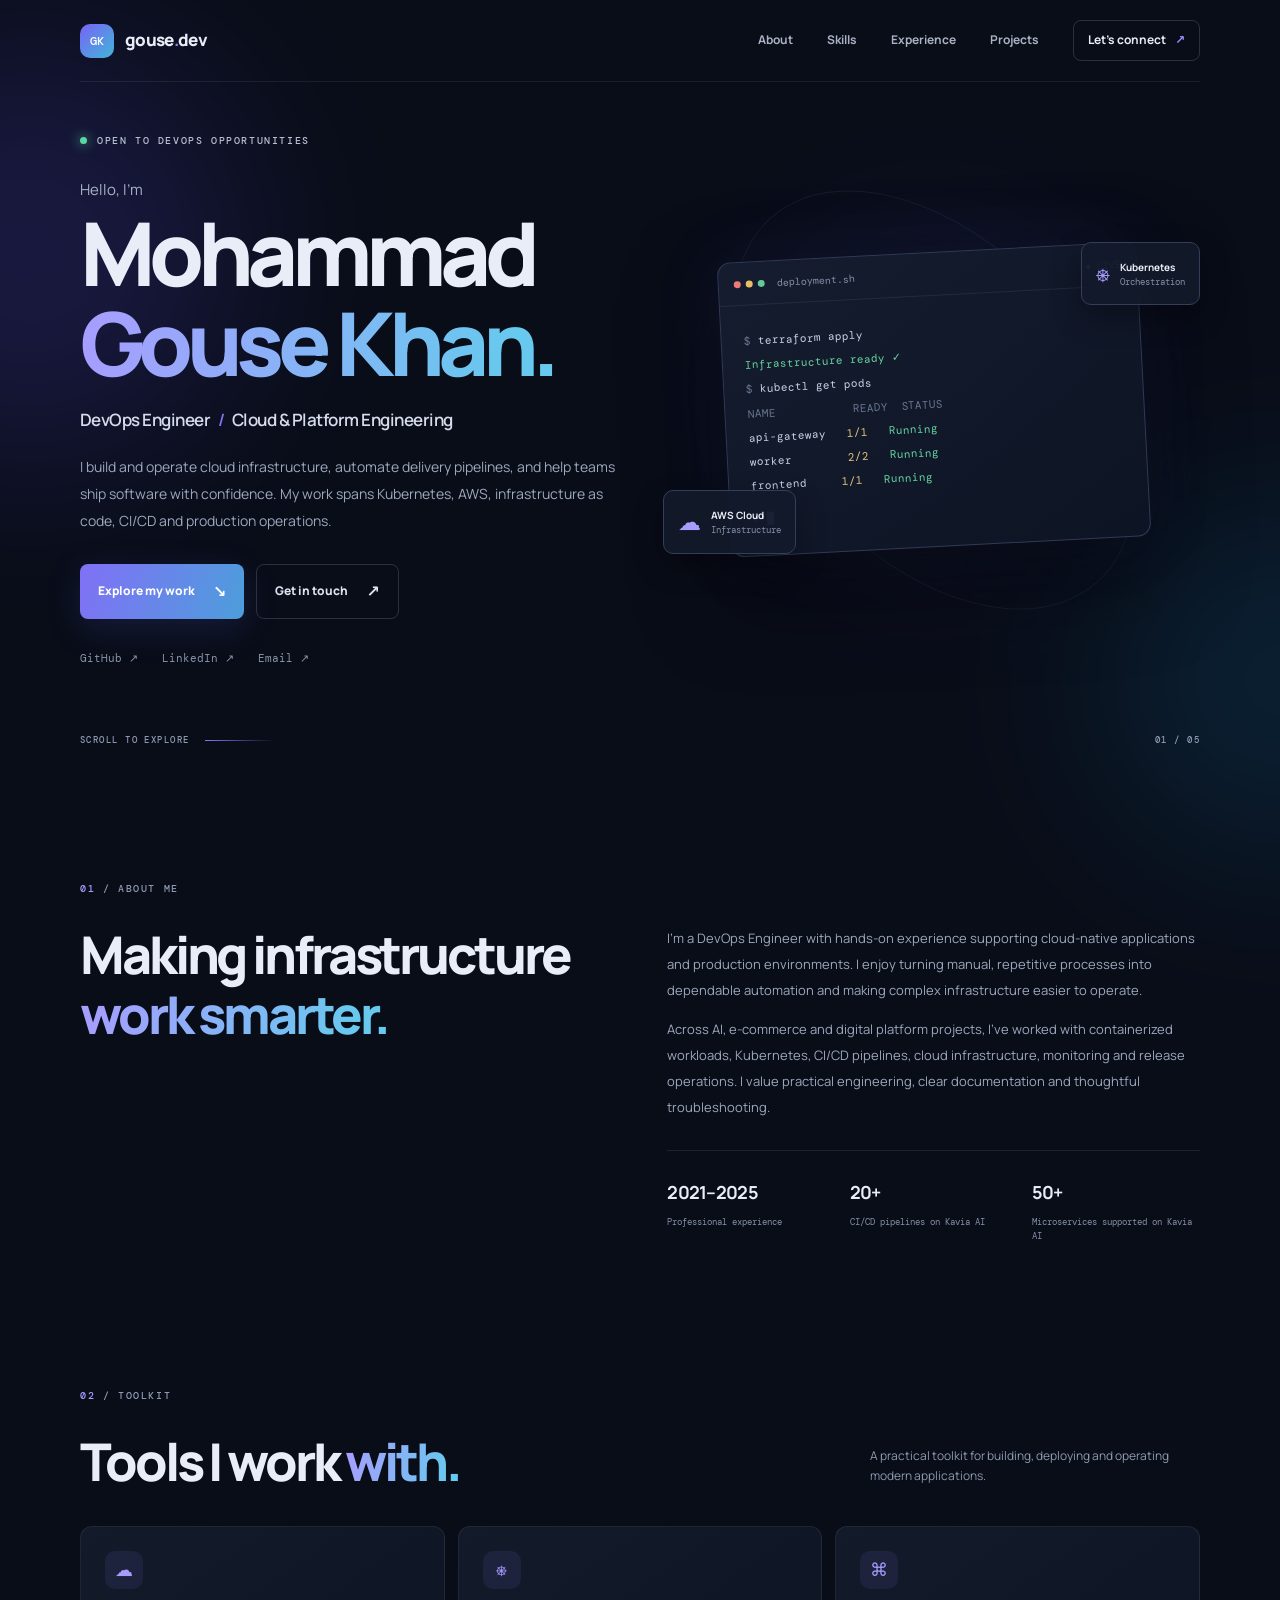
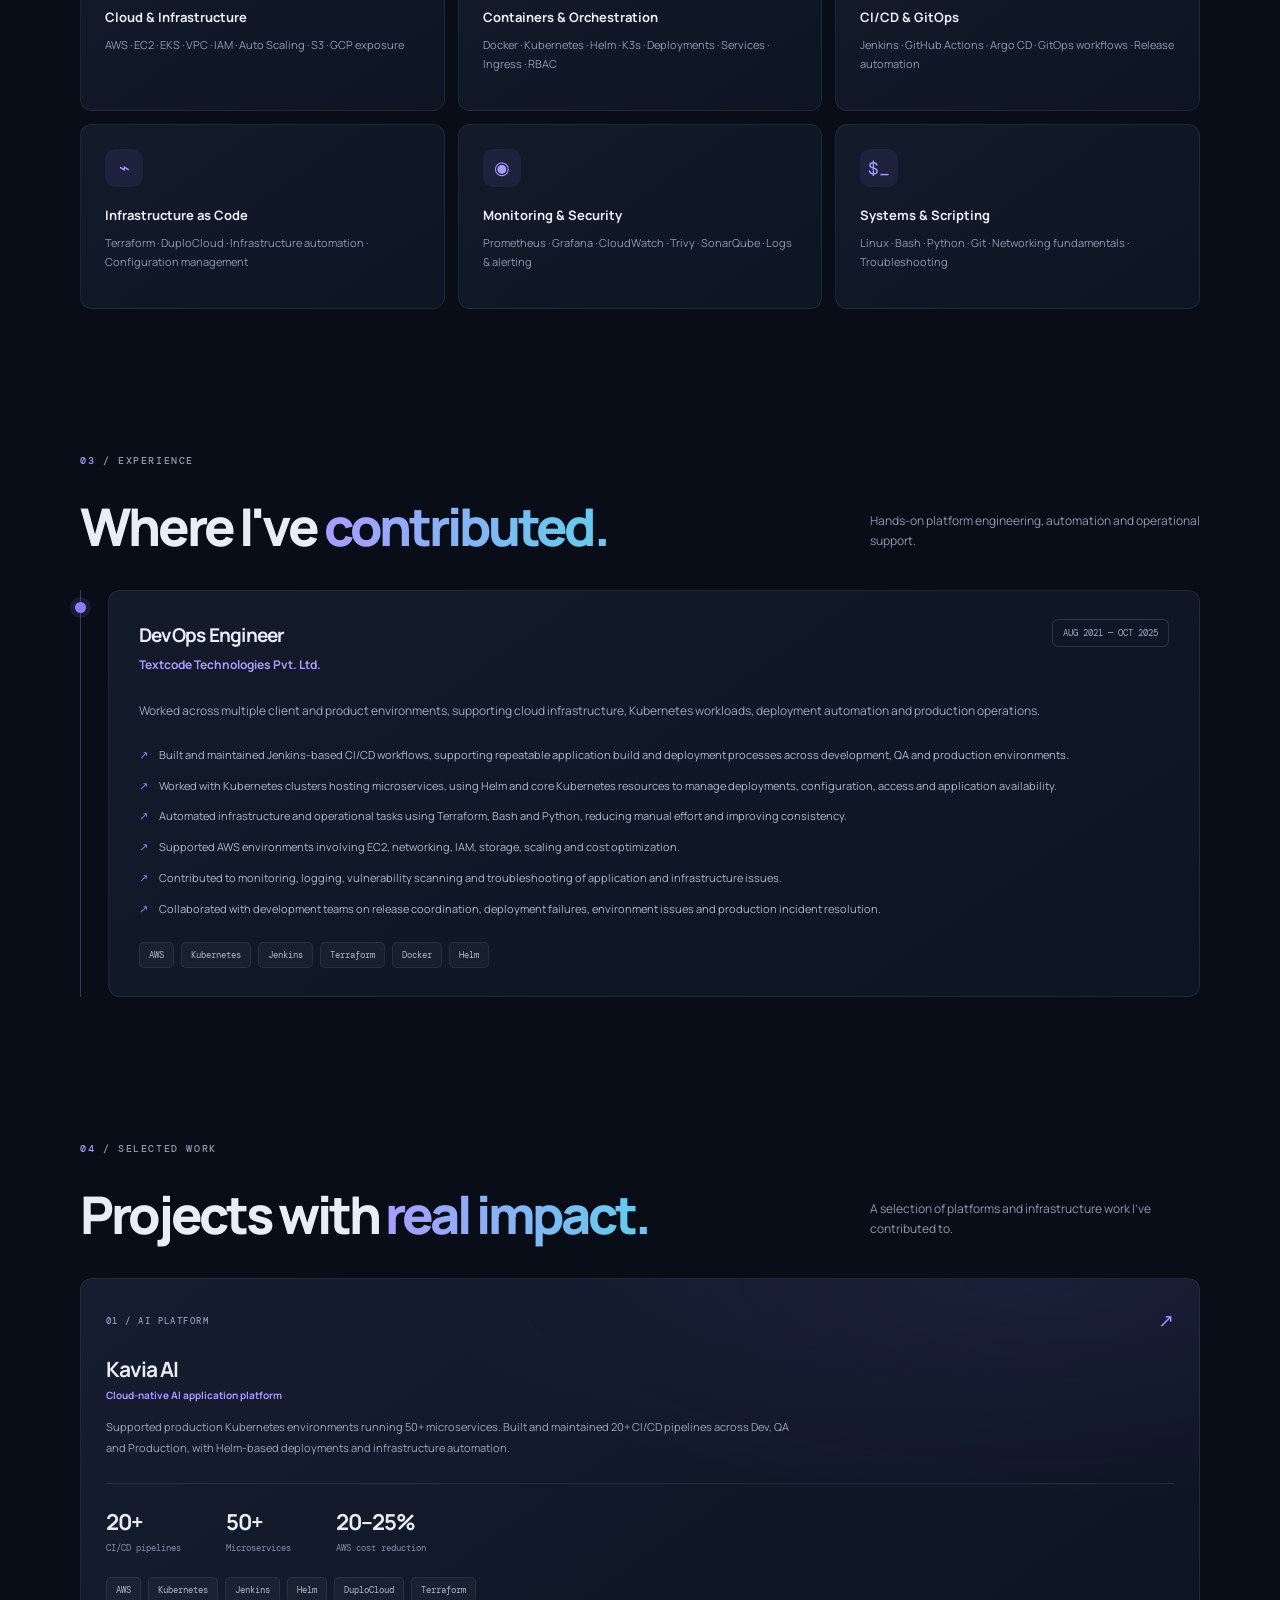
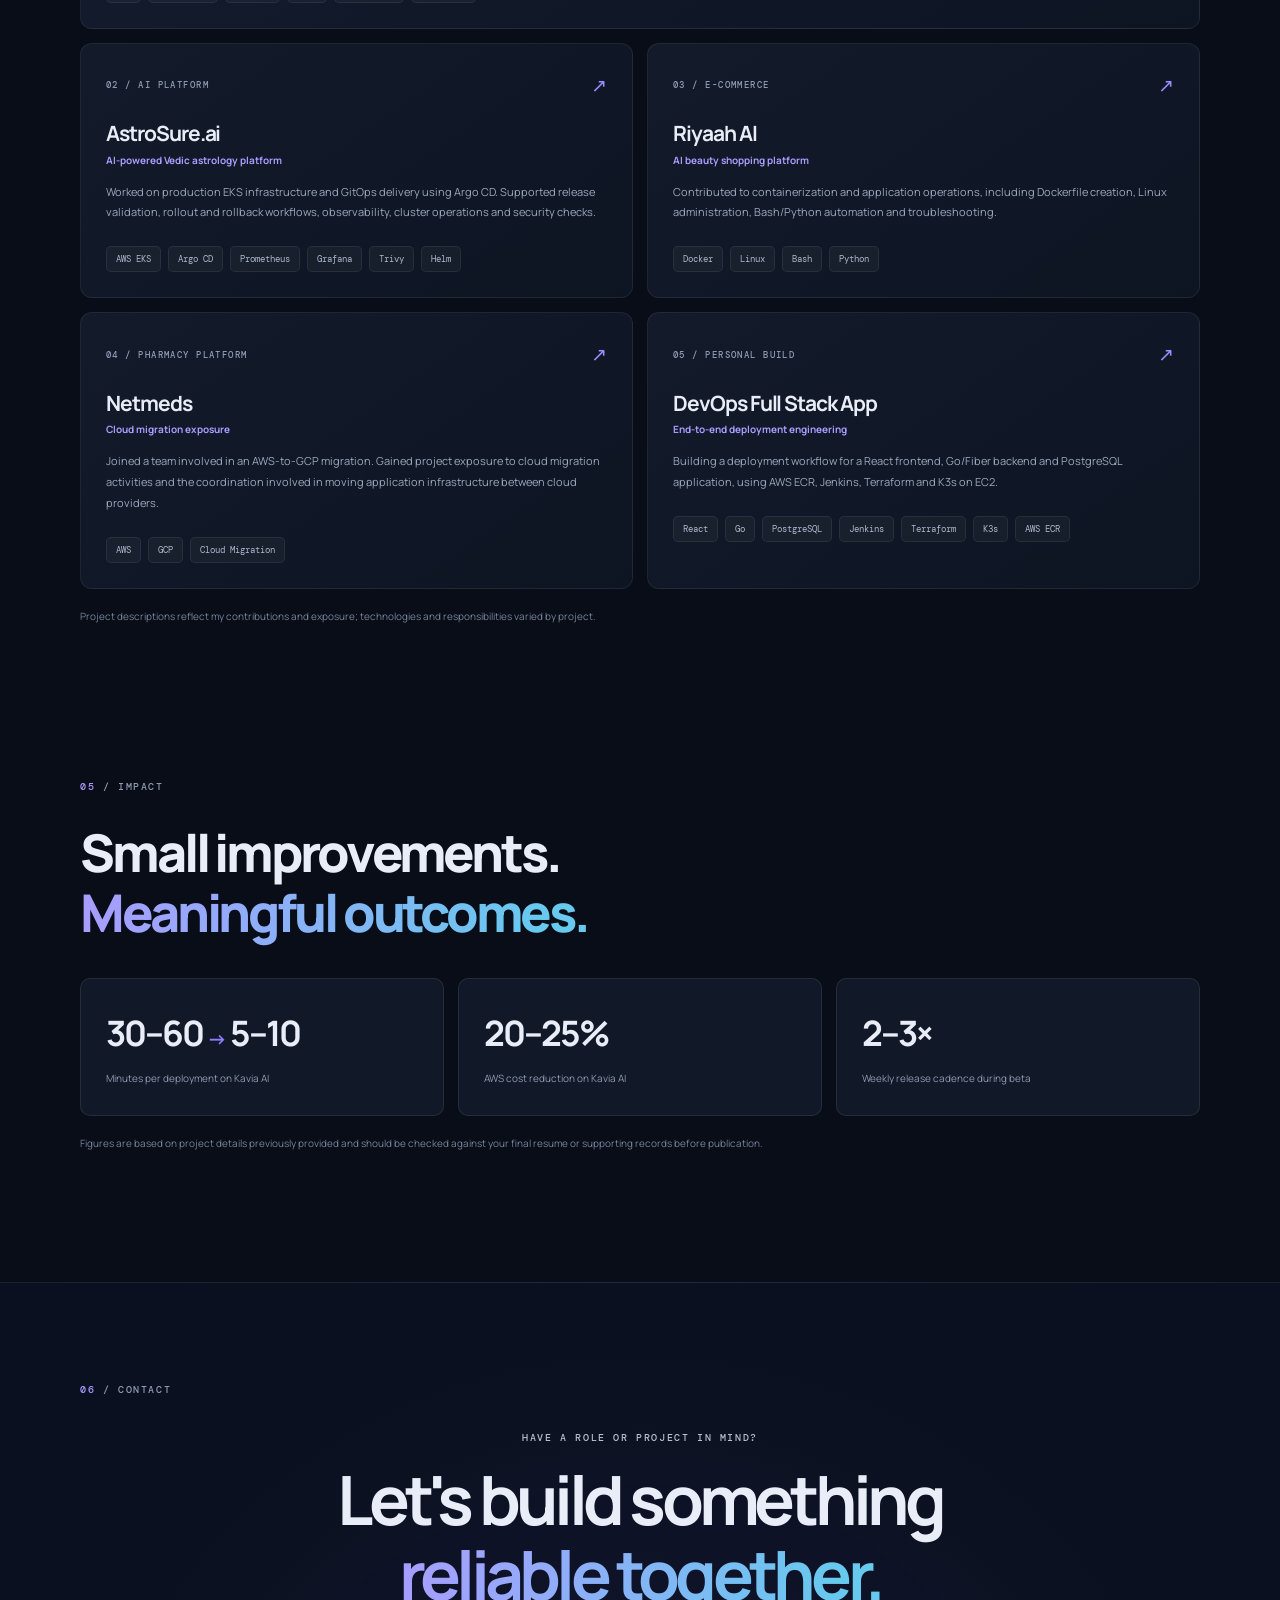
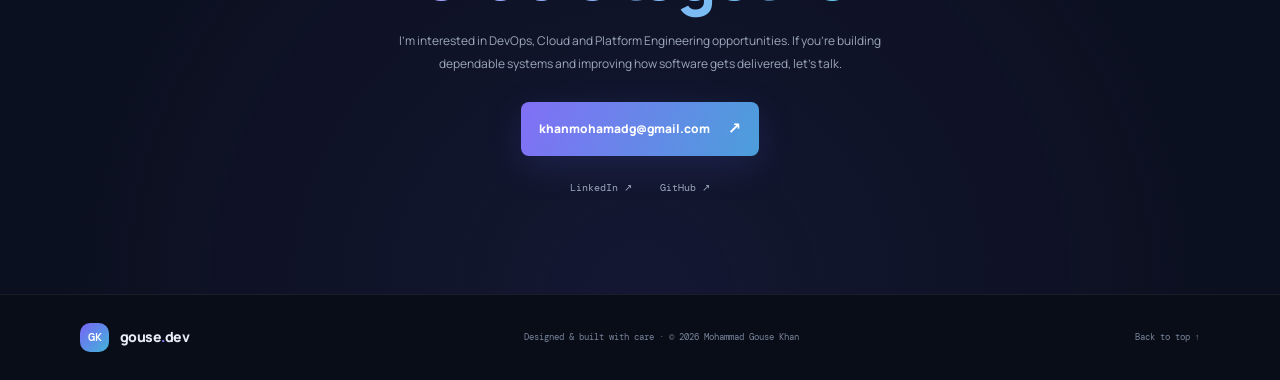
==== index.html @ db0114f3 "Add files via upload" ====
<!doctype html>
<html lang="en">
<head>
  <meta charset="utf-8">
  <meta name="viewport" content="width=device-width, initial-scale=1">
  <meta name="theme-color" content="#090d18">
  <meta name="description" content="Mohammad Gouse Khan — DevOps Engineer focused on cloud infrastructure, Kubernetes, CI/CD automation and reliable production systems.">
  <title>Mohammad Gouse Khan | DevOps Engineer</title>
  <link rel="preconnect" href="https://fonts.googleapis.com">
  <link rel="preconnect" href="https://fonts.gstatic.com" crossorigin>
  <link href="https://fonts.googleapis.com/css2?family=DM+Mono:wght@400;500&family=Manrope:wght@400;500;600;700;800&display=swap" rel="stylesheet">
  <link rel="stylesheet" href="styles.css">
</head>
<body>
  <div class="ambient ambient-one"></div><div class="ambient ambient-two"></div>
  <header class="site-header">
    <a class="brand" href="#home" aria-label="Go to home"><span class="brand-mark">GK</span><span>gouse<span class="accent">.</span>dev</span></a>
    <button class="menu-toggle" id="menuToggle" aria-label="Open navigation" aria-expanded="false">☰</button>
    <nav id="nav">
      <a href="#about">About</a><a href="#skills">Skills</a><a href="#experience">Experience</a><a href="#projects">Projects</a><a href="#contact" class="nav-cta">Let's connect <span>↗</span></a>
    </nav>
  </header>

  <main>
    <section class="hero section-wrap" id="home">
      <div class="hero-copy">
        <div class="eyebrow"><span class="status-dot"></span> OPEN TO DEVOPS OPPORTUNITIES</div>
        <p class="hero-kicker">Hello, I'm</p>
        <h1>Mohammad<br><span class="gradient-text">Gouse Khan.</span></h1>
        <h2 class="hero-role">DevOps Engineer <span class="slash">/</span> Cloud &amp; Platform Engineering</h2>
        <p class="hero-description">I build and operate cloud infrastructure, automate delivery pipelines, and help teams ship software with confidence. My work spans Kubernetes, AWS, infrastructure as code, CI/CD and production operations.</p>
        <div class="hero-actions">
          <a class="button button-primary" href="#projects">Explore my work <span>↘</span></a>
          <a class="button button-secondary" href="mailto:khanmohamadg@gmail.com">Get in touch <span>↗</span></a>
        </div>
        <div class="social-links">
          <a href="https://github.com/MohamadGouse547" target="_blank" rel="noreferrer">GitHub ↗</a>
          <a href="https://www.linkedin.com/in/mohamad-gouse-khan-048b9a275" target="_blank" rel="noreferrer">LinkedIn ↗</a>
          <a href="mailto:khanmohamadg@gmail.com">Email ↗</a>
        </div>
      </div>
      <div class="hero-visual" aria-label="Illustration of a cloud infrastructure deployment workflow">
        <div class="orbit orbit-a"></div><div class="orbit orbit-b"></div>
        <div class="terminal-card">
          <div class="terminal-top"><div class="window-dots"><i></i><i></i><i></i></div><span>deployment.sh</span><span class="terminal-live">● LIVE</span></div>
          <div class="terminal-body">
            <p><span class="muted">$</span> terraform apply</p><p class="success">Infrastructure ready ✓</p>
            <p><span class="muted">$</span> kubectl get pods</p>
            <p class="code-dim">NAME&nbsp;&nbsp;&nbsp;&nbsp;&nbsp;&nbsp;&nbsp;&nbsp;&nbsp;&nbsp; READY&nbsp; STATUS</p>
            <p>api-gateway&nbsp;&nbsp; <b>1/1</b>&nbsp;&nbsp; <span class="success">Running</span></p>
            <p>worker&nbsp;&nbsp;&nbsp;&nbsp;&nbsp;&nbsp;&nbsp; <b>2/2</b>&nbsp;&nbsp; <span class="success">Running</span></p>
            <p>frontend&nbsp;&nbsp;&nbsp;&nbsp; <b>1/1</b>&nbsp;&nbsp; <span class="success">Running</span></p>
            <p class="prompt-line"><span class="muted">$</span> <span class="cursor"></span></p>
          </div>
        </div>
        <div class="float-chip chip-k8s"><span class="chip-icon">⎈</span><span><b>Kubernetes</b><small>Orchestration</small></span></div>
        <div class="float-chip chip-cloud"><span class="chip-icon">☁</span><span><b>AWS Cloud</b><small>Infrastructure</small></span></div>
        <div class="hero-glow"></div>
      </div>
      <div class="hero-bottom"><span>SCROLL TO EXPLORE</span><span class="scroll-line"></span><span>01 / 05</span></div>
    </section>

    <section class="section-wrap intro-section" id="about">
      <div class="section-label"><span>01</span> / ABOUT ME</div>
      <div class="intro-grid">
        <div><h2 class="section-title">Making infrastructure<br><span class="gradient-text">work smarter.</span></h2></div>
        <div class="intro-text">
          <p>I'm a DevOps Engineer with hands-on experience supporting cloud-native applications and production environments. I enjoy turning manual, repetitive processes into dependable automation and making complex infrastructure easier to operate.</p>
          <p>Across AI, e-commerce and digital platform projects, I've worked with containerized workloads, Kubernetes, CI/CD pipelines, cloud infrastructure, monitoring and release operations. I value practical engineering, clear documentation and thoughtful troubleshooting.</p>
          <div class="fact-row"><div><strong>2021–2025</strong><span>Professional experience</span></div><div><strong>20+</strong><span>CI/CD pipelines on Kavia AI</span></div><div><strong>50+</strong><span>Microservices supported on Kavia AI</span></div></div>
        </div>
      </div>
    </section>

    <section class="section-wrap skills-section" id="skills">
      <div class="section-label"><span>02</span> / TOOLKIT</div>
      <div class="section-heading"><h2 class="section-title">Tools I work <span class="gradient-text">with.</span></h2><p>A practical toolkit for building, deploying and operating modern applications.</p></div>
      <div class="skills-grid">
        <article class="skill-card"><div class="skill-symbol">☁</div><h3>Cloud &amp; Infrastructure</h3><p>AWS · EC2 · EKS · VPC · IAM · Auto Scaling · S3 · GCP exposure</p></article>
        <article class="skill-card"><div class="skill-symbol">⎈</div><h3>Containers &amp; Orchestration</h3><p>Docker · Kubernetes · Helm · K3s · Deployments · Services · Ingress · RBAC</p></article>
        <article class="skill-card"><div class="skill-symbol">⌘</div><h3>CI/CD &amp; GitOps</h3><p>Jenkins · GitHub Actions · Argo CD · GitOps workflows · Release automation</p></article>
        <article class="skill-card"><div class="skill-symbol">⌁</div><h3>Infrastructure as Code</h3><p>Terraform · DuploCloud · Infrastructure automation · Configuration management</p></article>
        <article class="skill-card"><div class="skill-symbol">◉</div><h3>Monitoring &amp; Security</h3><p>Prometheus · Grafana · CloudWatch · Trivy · SonarQube · Logs &amp; alerting</p></article>
        <article class="skill-card"><div class="skill-symbol">$_</div><h3>Systems &amp; Scripting</h3><p>Linux · Bash · Python · Git · Networking fundamentals · Troubleshooting</p></article>
      </div>
    </section>

    <section class="section-wrap experience-section" id="experience">
      <div class="section-label"><span>03</span> / EXPERIENCE</div>
      <div class="section-heading"><h2 class="section-title">Where I've <span class="gradient-text">contributed.</span></h2><p>Hands-on platform engineering, automation and operational support.</p></div>
      <div class="timeline">
        <div class="timeline-marker"><span></span></div>
        <article class="experience-card">
          <div class="experience-top"><div><h3>DevOps Engineer</h3><p class="company">Textcode Technologies Pvt. Ltd.</p></div><span class="date-pill">AUG 2021 — OCT 2025</span></div>
          <p class="experience-summary">Worked across multiple client and product environments, supporting cloud infrastructure, Kubernetes workloads, deployment automation and production operations.</p>
          <ul class="check-list">
            <li>Built and maintained Jenkins-based CI/CD workflows, supporting repeatable application build and deployment processes across development, QA and production environments.</li>
            <li>Worked with Kubernetes clusters hosting microservices, using Helm and core Kubernetes resources to manage deployments, configuration, access and application availability.</li>
            <li>Automated infrastructure and operational tasks using Terraform, Bash and Python, reducing manual effort and improving consistency.</li>
            <li>Supported AWS environments involving EC2, networking, IAM, storage, scaling and cost optimization.</li>
            <li>Contributed to monitoring, logging, vulnerability scanning and troubleshooting of application and infrastructure issues.</li>
            <li>Collaborated with development teams on release coordination, deployment failures, environment issues and production incident resolution.</li>
          </ul>
          <div class="tag-row"><span>AWS</span><span>Kubernetes</span><span>Jenkins</span><span>Terraform</span><span>Docker</span><span>Helm</span></div>
        </article>
      </div>
    </section>

    <section class="section-wrap projects-section" id="projects">
      <div class="section-label"><span>04</span> / SELECTED WORK</div>
      <div class="section-heading"><h2 class="section-title">Projects with <span class="gradient-text">real impact.</span></h2><p>A selection of platforms and infrastructure work I've contributed to.</p></div>
      <div class="projects-grid">
        <article class="project-card project-featured">
          <div class="project-top"><span class="project-number">01 / AI PLATFORM</span><span class="project-arrow">↗</span></div>
          <h3>Kavia AI</h3><p class="project-subtitle">Cloud-native AI application platform</p>
          <p>Supported production Kubernetes environments running 50+ microservices. Built and maintained 20+ CI/CD pipelines across Dev, QA and Production, with Helm-based deployments and infrastructure automation.</p>
          <div class="metric-strip"><div><strong>20+</strong><span>CI/CD pipelines</span></div><div><strong>50+</strong><span>Microservices</span></div><div><strong>20–25%</strong><span>AWS cost reduction</span></div></div>
          <div class="tag-row"><span>AWS</span><span>Kubernetes</span><span>Jenkins</span><span>Helm</span><span>DuploCloud</span><span>Terraform</span></div>
        </article>
        <article class="project-card">
          <div class="project-top"><span class="project-number">02 / AI PLATFORM</span><span class="project-arrow">↗</span></div>
          <h3>AstroSure.ai</h3><p class="project-subtitle">AI-powered Vedic astrology platform</p>
          <p>Worked on production EKS infrastructure and GitOps delivery using Argo CD. Supported release validation, rollout and rollback workflows, observability, cluster operations and security checks.</p>
          <div class="tag-row"><span>AWS EKS</span><span>Argo CD</span><span>Prometheus</span><span>Grafana</span><span>Trivy</span><span>Helm</span></div>
        </article>
        <article class="project-card">
          <div class="project-top"><span class="project-number">03 / E-COMMERCE</span><span class="project-arrow">↗</span></div>
          <h3>Riyaah AI</h3><p class="project-subtitle">AI beauty shopping platform</p>
          <p>Contributed to containerization and application operations, including Dockerfile creation, Linux administration, Bash/Python automation and troubleshooting.</p>
          <div class="tag-row"><span>Docker</span><span>Linux</span><span>Bash</span><span>Python</span></div>
        </article>
        <article class="project-card">
          <div class="project-top"><span class="project-number">04 / PHARMACY PLATFORM</span><span class="project-arrow">↗</span></div>
          <h3>Netmeds</h3><p class="project-subtitle">Cloud migration exposure</p>
          <p>Joined a team involved in an AWS-to-GCP migration. Gained project exposure to cloud migration activities and the coordination involved in moving application infrastructure between cloud providers.</p>
          <div class="tag-row"><span>AWS</span><span>GCP</span><span>Cloud Migration</span></div>
        </article>
        <article class="project-card project-lab">
          <div class="project-top"><span class="project-number">05 / PERSONAL BUILD</span><span class="project-arrow">↗</span></div>
          <h3>DevOps Full Stack App</h3><p class="project-subtitle">End-to-end deployment engineering</p>
          <p>Building a deployment workflow for a React frontend, Go/Fiber backend and PostgreSQL application, using AWS ECR, Jenkins, Terraform and K3s on EC2.</p>
          <div class="tag-row"><span>React</span><span>Go</span><span>PostgreSQL</span><span>Jenkins</span><span>Terraform</span><span>K3s</span><span>AWS ECR</span></div>
        </article>
      </div>
      <p class="project-note">Project descriptions reflect my contributions and exposure; technologies and responsibilities varied by project.</p>
    </section>

    <section class="section-wrap impact-section">
      <div class="section-label"><span>05</span> / IMPACT</div>
      <h2 class="section-title">Small improvements.<br><span class="gradient-text">Meaningful outcomes.</span></h2>
      <div class="impact-grid">
        <div class="impact-card"><strong>30–60 <i>→</i> 5–10</strong><span>Minutes per deployment on Kavia AI</span></div>
        <div class="impact-card"><strong>20–25%</strong><span>AWS cost reduction on Kavia AI</span></div>
        <div class="impact-card"><strong>2–3×</strong><span>Weekly release cadence during beta</span></div>
      </div>
      <p class="fine-print">Figures are based on project details previously provided and should be checked against your final resume or supporting records before publication.</p>
    </section>

    <section class="contact-section" id="contact">
      <div class="section-wrap contact-inner">
        <div class="section-label"><span>06</span> / CONTACT</div>
        <p class="eyebrow">HAVE A ROLE OR PROJECT IN MIND?</p>
        <h2>Let's build something<br><span class="gradient-text">reliable together.</span></h2>
        <p class="contact-copy">I'm interested in DevOps, Cloud and Platform Engineering opportunities. If you're building dependable systems and improving how software gets delivered, let's talk.</p>
        <a class="button button-primary contact-button" href="mailto:khanmohamadg@gmail.com">khanmohamadg@gmail.com <span>↗</span></a>
        <div class="contact-socials"><a href="https://www.linkedin.com/in/mohamad-gouse-khan-048b9a275" target="_blank" rel="noreferrer">LinkedIn ↗</a><a href="https://github.com/MohamadGouse547" target="_blank" rel="noreferrer">GitHub ↗</a></div>
      </div>
    </section>
  </main>
  <footer><div class="section-wrap footer-inner"><a class="brand" href="#home"><span class="brand-mark">GK</span><span>gouse<span class="accent">.</span>dev</span></a><span>Designed &amp; built with care · © <span id="year"></span> Mohammad Gouse Khan</span><a href="#home">Back to top ↑</a></div></footer>
  <script src="script.js"></script>
</body>
</html>
---- styles.css ----
*{box-sizing:border-box}html{scroll-behavior:smooth;scroll-padding-top:90px}body{margin:0;background:#090d18;color:#e9edf7;font-family:Manrope,system-ui,sans-serif;line-height:1.7;overflow-x:hidden}a{color:inherit;text-decoration:none}.section-wrap{width:min(1120px,calc(100% - 48px));margin-inline:auto}.accent{color:#8b7bff}.gradient-text{background:linear-gradient(100deg,#a99cff 0%,#67c9ee 90%);-webkit-background-clip:text;background-clip:text;color:transparent}.ambient{position:absolute;z-index:-1;pointer-events:none;filter:blur(90px);opacity:.17;border-radius:50%}.ambient-one{width:420px;height:420px;background:#6754ff;top:40px;left:-180px}.ambient-two{width:360px;height:360px;background:#167eb6;top:500px;right:-180px}.site-header{height:82px;width:min(1120px,calc(100% - 48px));margin:auto;display:flex;align-items:center;justify-content:space-between;border-bottom:1px solid #ffffff12;position:relative;z-index:5}.brand{display:flex;align-items:center;gap:11px;font-weight:800;letter-spacing:-.04em;font-size:17px}.brand-mark{width:34px;height:34px;border-radius:10px;background:linear-gradient(135deg,#7764f7,#42b5d8);display:grid;place-items:center;color:white;font:500 12px "DM Mono",monospace;letter-spacing:0}.site-header nav{display:flex;align-items:center;gap:34px;color:#aab2c5;font-size:12px;font-weight:700}.site-header nav a:hover,.social-links a:hover,.contact-socials a:hover{color:#a99cff}.nav-cta{color:#e9edf7!important;border:1px solid #ffffff25;padding:9px 14px;border-radius:8px}.nav-cta span{color:#9b8cff;margin-left:7px}.menu-toggle{display:none;background:none;color:white;border:0;font-size:24px}.hero{min-height:690px;display:grid;grid-template-columns:1.05fr .95fr;align-items:center;position:relative;padding-top:35px;padding-bottom:90px}.hero-copy{position:relative;z-index:2}.eyebrow,.section-label,.hero-bottom,.project-number{font:500 10px "DM Mono",monospace;letter-spacing:.16em;color:#8f9ab2}.eyebrow{display:flex;align-items:center;gap:10px;color:#b7bfd0}.status-dot{height:7px;width:7px;border-radius:50%;background:#59d9a0;box-shadow:0 0 12px #59d9a0}.hero-kicker{font-size:15px;color:#aab2c5;margin:30px 0 0}.hero h1{font-size:clamp(54px,7.2vw,88px);line-height:1.03;letter-spacing:-.075em;margin:4px 0 18px;font-weight:800}.hero-role{font-size:17px;font-weight:600;letter-spacing:-.03em;color:#d6dceb;margin:0 0 18px}.slash{color:#8274f5;padding:0 5px}.hero-description{max-width:535px;color:#9da8bd;font-size:14px;line-height:1.95}.hero-actions{display:flex;gap:12px;margin-top:29px;flex-wrap:wrap}.button{display:inline-flex;align-items:center;justify-content:center;gap:18px;padding:13px 18px;border-radius:8px;font-size:12px;font-weight:800;transition:transform .2s,box-shadow .2s}.button:hover{transform:translateY(-3px)}.button-primary{background:linear-gradient(110deg,#8170f6,#4c9edb);color:#fff;box-shadow:0 10px 35px #5b65e52b}.button-secondary{border:1px solid #ffffff25;color:#dce3f1}.button span{font-size:16px}.social-links{display:flex;gap:24px;margin-top:32px;color:#8994aa;font:11px "DM Mono",monospace}.hero-visual{height:460px;position:relative;display:grid;place-items:center}.hero-glow{position:absolute;width:310px;height:310px;background:#5a58dc;opacity:.13;filter:blur(80px);border-radius:50%}.orbit{position:absolute;border:1px solid #8290c51a;border-radius:50%;transform:rotate(-22deg)}.orbit-a{width:410px;height:245px}.orbit-b{width:490px;height:310px;transform:rotate(48deg)}.terminal-card{width:min(420px,100%);position:relative;z-index:1;border:1px solid #303a56;background:linear-gradient(145deg,#151d30f5,#0d1423f5);border-radius:13px;box-shadow:0 35px 90px #0008,0 0 70px #5d5be51a;overflow:hidden;transform:rotate(-3deg)}.terminal-top{height:43px;border-bottom:1px solid #ffffff12;display:flex;align-items:center;padding:0 15px;gap:12px;color:#8490a8;font:10px "DM Mono",monospace}.window-dots{display:flex;gap:5px}.window-dots i{height:7px;width:7px;border-radius:50%;background:#f07878}.window-dots i:nth-child(2){background:#e9bd62}.window-dots i:nth-child(3){background:#62c99a}.terminal-live{margin-left:auto;color:#62d6a1}.terminal-body{padding:23px 22px 25px;font:11px/2.2 "DM Mono",monospace;color:#c9d3e7}.terminal-body p{margin:0}.muted,.code-dim{color:#697891}.success{color:#68d5a0}.terminal-body b{font-weight:400;color:#e5c77a}.prompt-line{margin-top:8px!important}.cursor{display:inline-block;width:7px;height:13px;background:#a99cff;vertical-align:middle;animation:blink 1s steps(2) infinite}@keyframes blink{50%{opacity:0}}.float-chip{position:absolute;z-index:2;display:flex;align-items:center;gap:10px;padding:11px 14px;border:1px solid #343e5a;background:#121a2bf2;border-radius:10px;box-shadow:0 12px 30px #0005}.float-chip b,.float-chip small{display:block}.float-chip b{font-size:10px}.float-chip small{font:9px "DM Mono",monospace;color:#8490a8}.chip-icon{font-size:23px;color:#a99cff}.chip-k8s{top:72px;right:0}.chip-cloud{bottom:76px;left:-5px}.hero-bottom{position:absolute;bottom:26px;left:0;right:0;display:flex;align-items:center;gap:16px;font-size:9px}.scroll-line{height:1px;width:70px;background:linear-gradient(90deg,#8575ff,transparent)}.hero-bottom span:last-child{margin-left:auto}.intro-section,.skills-section,.experience-section,.projects-section,.impact-section{padding-top:110px;padding-bottom:35px}.section-label{margin-bottom:30px}.section-label span{color:#a99cff}.intro-grid{display:grid;grid-template-columns:1fr 1.05fr;gap:80px}.section-title{font-size:clamp(34px,4.3vw,52px);line-height:1.15;letter-spacing:-.06em;margin:0;font-weight:800}.intro-text{color:#9da8bd;font-size:13px;line-height:2}.intro-text p:first-child{margin-top:0}.fact-row{display:grid;grid-template-columns:repeat(3,1fr);gap:14px;margin-top:30px;padding-top:23px;border-top:1px solid #ffffff17}.fact-row strong,.fact-row span{display:block}.fact-row strong{font-size:18px;color:#e9edf7;letter-spacing:-.04em}.fact-row span{font:9px/1.6 "DM Mono",monospace;color:#8490a8;margin-top:5px}.section-heading{display:flex;align-items:end;justify-content:space-between;gap:25px;margin-bottom:34px}.section-heading p{max-width:330px;color:#8e9ab0;font-size:12px;margin:0 0 5px}.skills-grid{display:grid;grid-template-columns:repeat(3,1fr);gap:13px}.skill-card,.project-card{background:linear-gradient(145deg,#131b2b,#0d1422);border:1px solid #ffffff12;border-radius:12px}.skill-card{padding:24px;min-height:185px;transition:border-color .2s,transform .2s}.skill-card:hover,.project-card:hover{border-color:#8174e65c;transform:translateY(-4px)}.skill-symbol{height:38px;width:38px;border-radius:10px;background:#8b7bff17;color:#a99cff;display:grid;place-items:center;font:18px "DM Mono",monospace}.skill-card h3{font-size:13px;margin:17px 0 7px}.skill-card p{font-size:11px;line-height:1.8;color:#8e9ab0;margin:0}.timeline{position:relative;padding-left:28px}.timeline-marker{position:absolute;left:0;top:0;bottom:0;width:1px;background:#333d57}.timeline-marker span{position:absolute;top:12px;left:-5px;width:11px;height:11px;border-radius:50%;background:#8e7cff;box-shadow:0 0 0 5px #8e7cff20}.experience-card{padding:28px 30px;background:linear-gradient(145deg,#131b2b,#0d1422);border:1px solid #ffffff12;border-radius:12px}.experience-top{display:flex;justify-content:space-between;align-items:start;gap:20px}.experience-top h3{font-size:19px;letter-spacing:-.04em;margin:0}.company{color:#a99cff;font-size:12px;font-weight:700;margin:3px 0}.date-pill{font:9px "DM Mono",monospace;color:#9da8bd;border:1px solid #ffffff20;padding:7px 10px;border-radius:6px;white-space:nowrap}.experience-summary{font-size:12px;color:#9da8bd;line-height:1.9;margin:22px 0}.check-list{padding:0;list-style:none;margin:0;display:grid;gap:11px}.check-list li{font-size:11px;color:#aeb8ca;line-height:1.8;padding-left:20px;position:relative}.check-list li:before{content:"↗";position:absolute;left:0;color:#8f80ff}.tag-row{display:flex;flex-wrap:wrap;gap:7px;margin-top:23px}.tag-row span{font:9px "DM Mono",monospace;color:#aeb8ca;background:#ffffff09;border:1px solid #ffffff12;padding:6px 9px;border-radius:5px}.projects-grid{display:grid;grid-template-columns:repeat(2,1fr);gap:14px}.project-card{padding:25px;transition:border-color .2s,transform .2s}.project-featured{grid-column:span 2;background:radial-gradient(ellipse at 85% 0%,#5d59b31e,transparent 45%),linear-gradient(145deg,#151d30,#0d1422)}.project-top{display:flex;justify-content:space-between;align-items:center}.project-number{font-size:9px}.project-arrow{color:#9b8cff;font-size:19px}.project-card h3{font-size:21px;letter-spacing:-.05em;margin:15px 0 0}.project-subtitle{font-size:10px;color:#a99cff;margin:0 0 13px;font-weight:700}.project-card>p:not(.project-subtitle){font-size:11px;line-height:1.9;color:#9da8bd;max-width:700px;margin:0}.metric-strip{display:flex;gap:45px;margin-top:24px;padding-top:20px;border-top:1px solid #ffffff16}.metric-strip strong,.metric-strip span{display:block}.metric-strip strong{font-size:22px;letter-spacing:-.05em}.metric-strip span{font:9px "DM Mono",monospace;color:#8490a8}.project-note,.fine-print{font-size:10px;color:#77839a;line-height:1.8;margin-top:18px}.impact-section{padding-bottom:120px}.impact-section>.section-title{margin-bottom:35px}.impact-grid{display:grid;grid-template-columns:repeat(3,1fr);gap:14px}.impact-card{padding:25px;border:1px solid #ffffff16;border-radius:10px;background:#111827}.impact-card strong{display:block;font-size:clamp(24px,3vw,35px);letter-spacing:-.06em}.impact-card strong i{font-style:normal;color:#8e7cff;font-size:20px}.impact-card span{font-size:10px;color:#8e9ab0}.contact-section{border-top:1px solid #ffffff12;background:radial-gradient(ellipse at 50% 100%,#5a52c31c,transparent 65%),#0b1020}.contact-inner{text-align:center;padding-top:100px;padding-bottom:100px}.contact-inner .section-label{text-align:left}.contact-inner .eyebrow{justify-content:center;margin-top:35px}.contact-inner h2{font-size:clamp(42px,6vw,68px);line-height:1.1;letter-spacing:-.07em;margin:18px 0}.contact-copy{max-width:540px;margin:0 auto 27px;color:#9da8bd;font-size:12px;line-height:1.9}.contact-button{font-size:12px}.contact-socials{display:flex;justify-content:center;gap:28px;margin-top:25px;font:10px "DM Mono",monospace;color:#9da8bd}footer{border-top:1px solid #ffffff12}.footer-inner{height:85px;display:flex;align-items:center;justify-content:space-between;gap:20px}.footer-inner>span,.footer-inner>a:last-child{font:9px "DM Mono",monospace;color:#78849a}.footer-inner .brand{font-size:14px}.footer-inner .brand-mark{width:29px;height:29px}
@media(max-width:800px){.site-header nav{gap:18px}.hero{grid-template-columns:1fr;min-height:auto;padding-top:85px;padding-bottom:95px}.hero-visual{height:390px;margin-top:25px}.chip-k8s{right:5%}.chip-cloud{left:4%}.intro-grid{grid-template-columns:1fr;gap:25px}.section-heading{align-items:start;flex-direction:column}.skills-grid{grid-template-columns:repeat(2,1fr)}}
@media(max-width:560px){.section-wrap,.site-header{width:calc(100% - 36px)}.site-header{height:70px}.menu-toggle{display:block}.site-header nav{display:none;position:absolute;top:69px;left:-18px;right:-18px;padding:20px 22px;background:#101727;border-bottom:1px solid #ffffff18;flex-direction:column;align-items:stretch;gap:18px}.site-header nav.open{display:flex}.nav-cta{text-align:center}.hero{padding-top:70px}.hero h1{font-size:58px}.hero-role{font-size:14px}.hero-description{font-size:12px}.hero-visual{height:320px}.terminal-card{width:94%}.terminal-body{padding:17px;font-size:9px}.orbit-a{width:300px}.orbit-b{width:350px}.float-chip{padding:8px 10px}.chip-k8s{top:28px}.chip-cloud{bottom:35px}.hero-bottom{bottom:23px}.intro-section,.skills-section,.experience-section,.projects-section,.impact-section{padding-top:78px}.section-title{font-size:36px}.fact-row{gap:8px}.fact-row strong{font-size:15px}.fact-row span{font-size:8px}.skills-grid,.projects-grid,.impact-grid{grid-template-columns:1fr}.project-featured{grid-column:span 1}.skill-card{min-height:0}.experience-card{padding:22px 18px}.experience-top{flex-direction:column}.date-pill{order:-1}.metric-strip{gap:18px;justify-content:space-between}.metric-strip strong{font-size:19px}.contact-inner{padding-top:75px;padding-bottom:75px}.footer-inner{height:auto;padding:22px 0;flex-wrap:wrap}.footer-inner>span{order:3;width:100%}}
@media(prefers-reduced-motion:reduce){html{scroll-behavior:auto}*,*:before,*:after{animation-duration:.01ms!important;transition-duration:.01ms!important}}
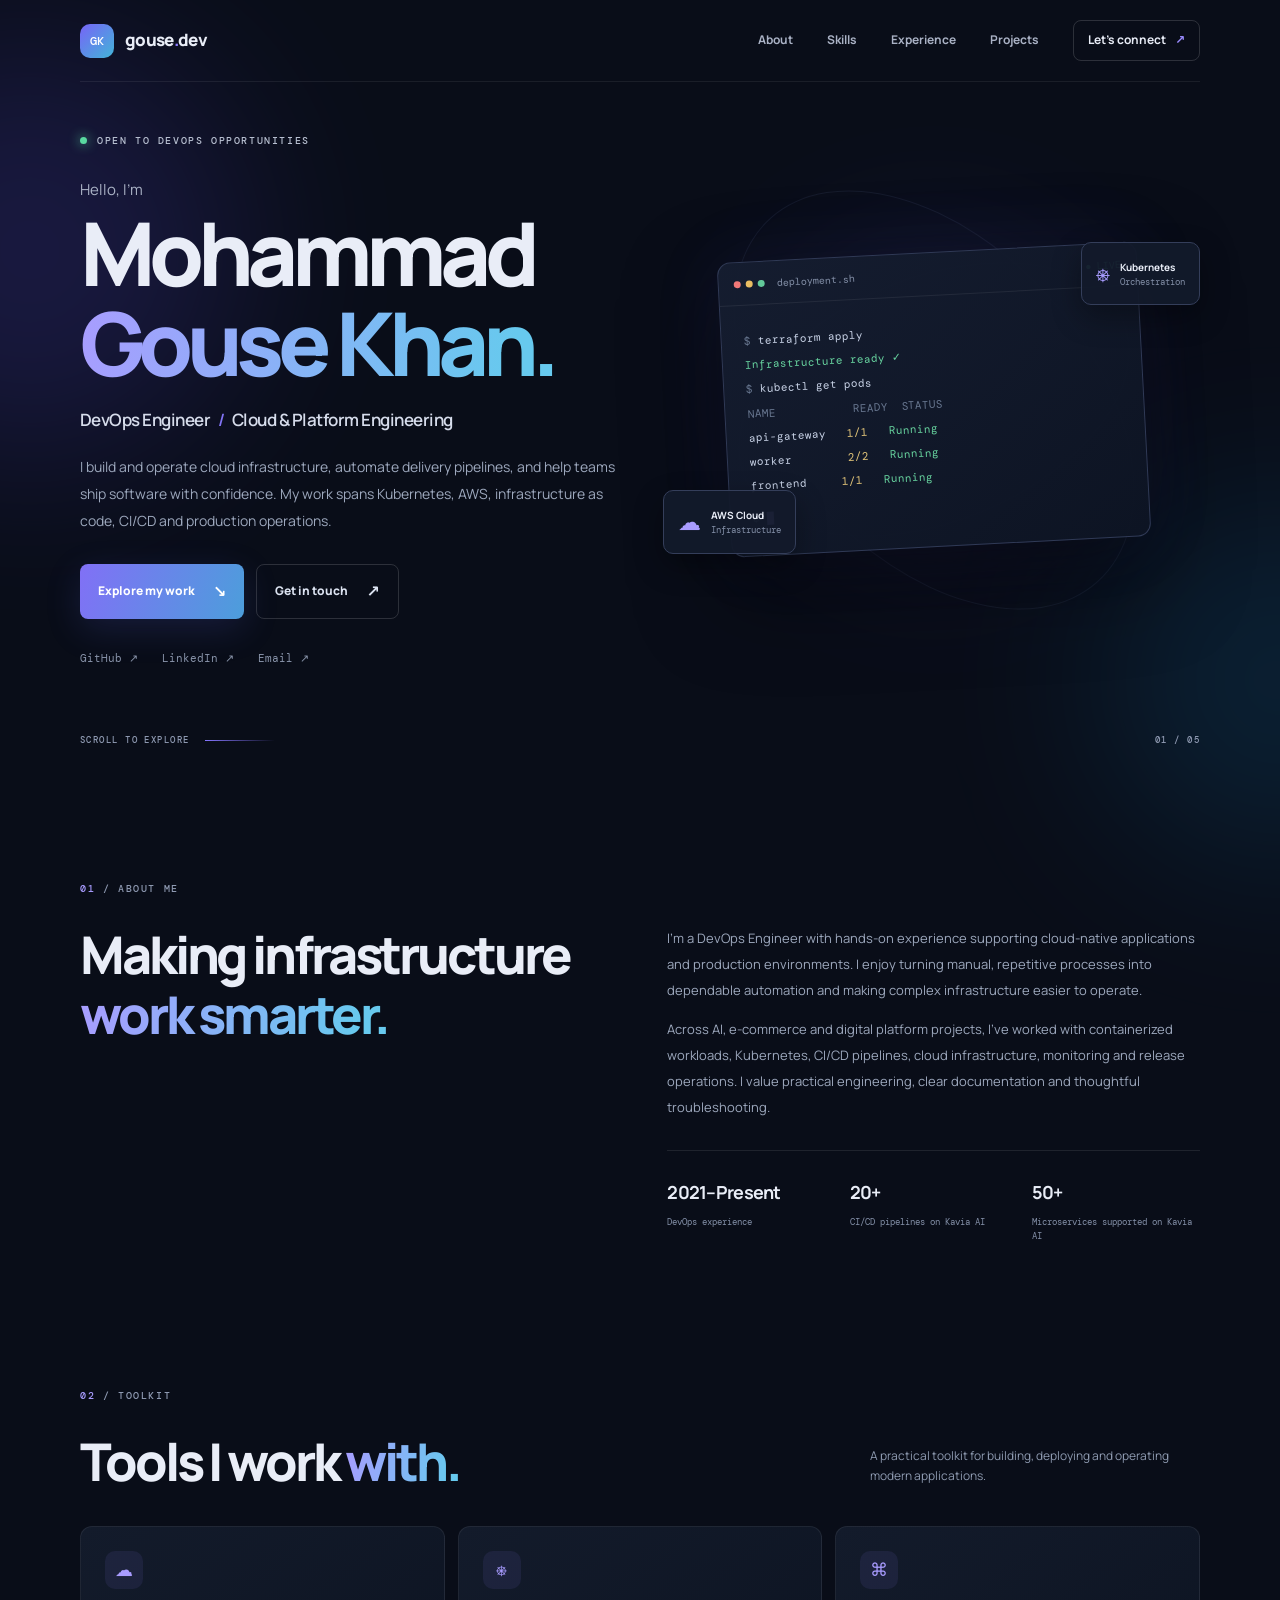
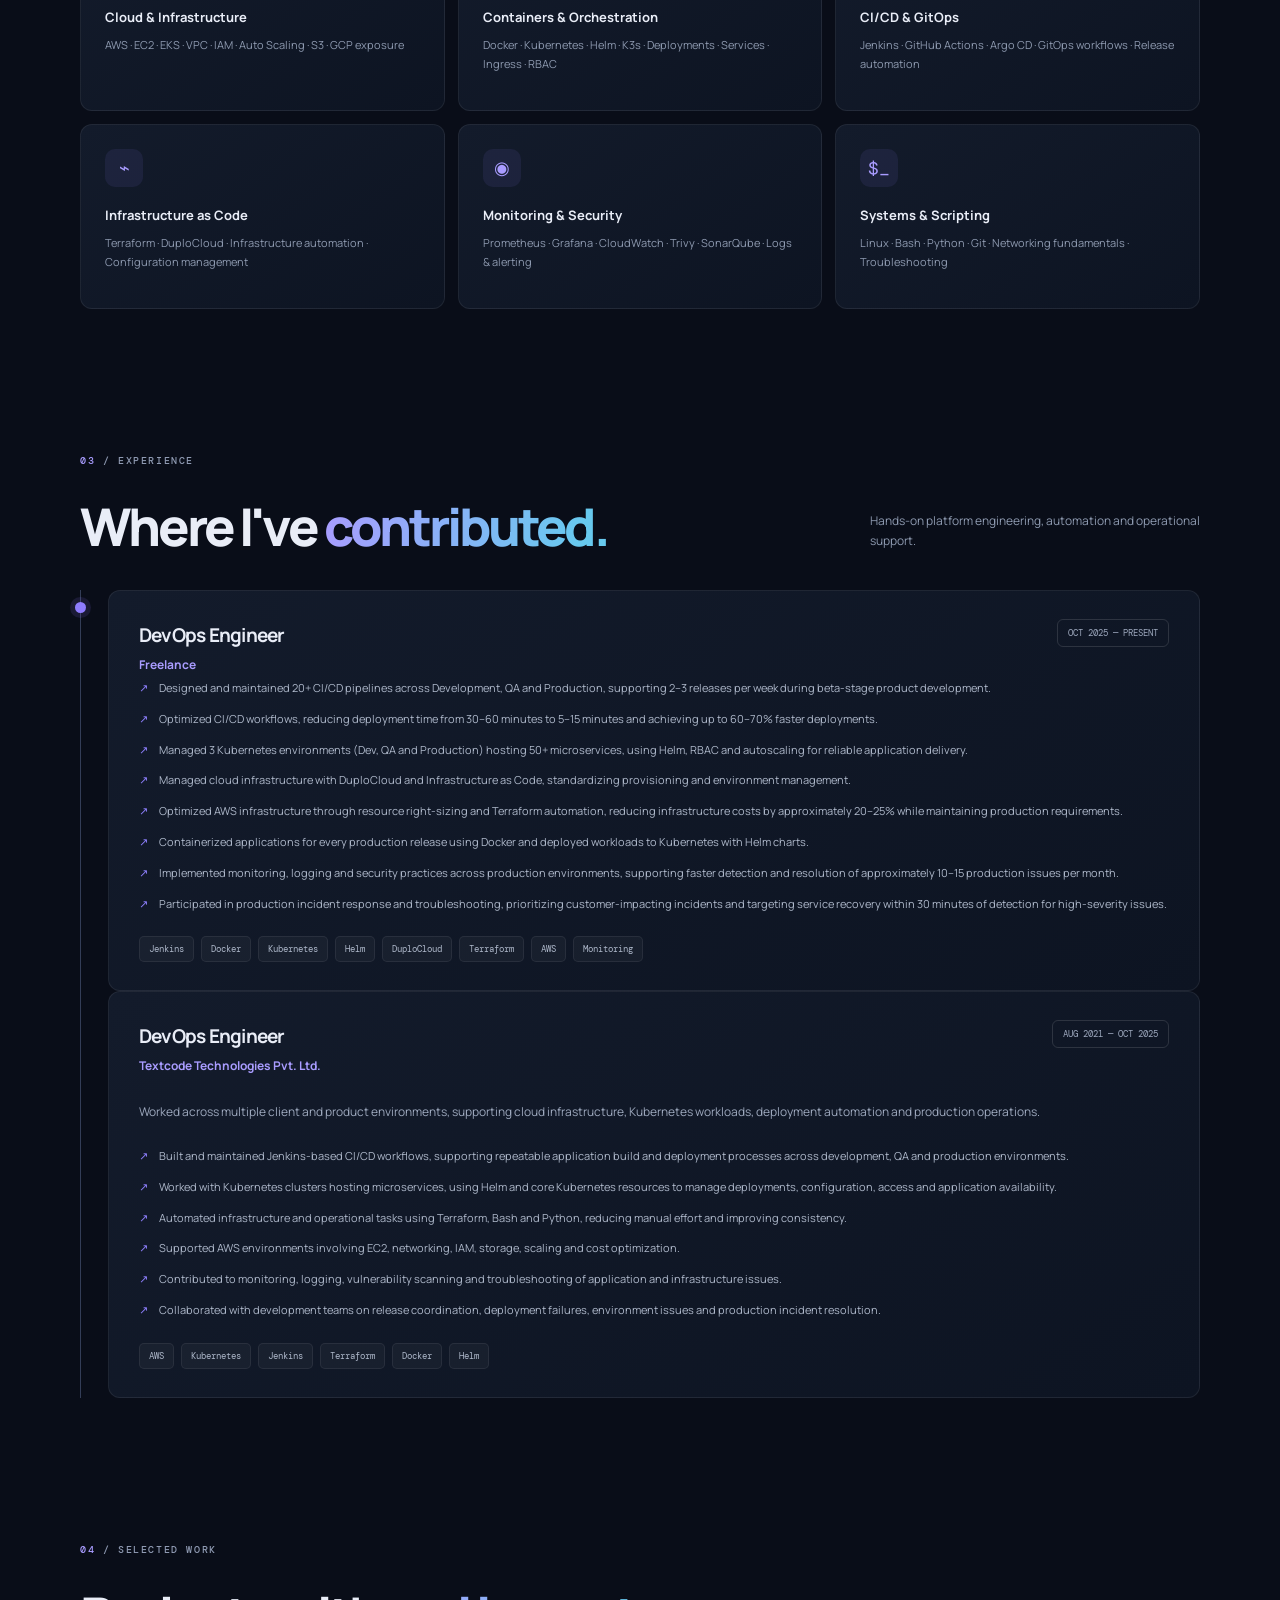
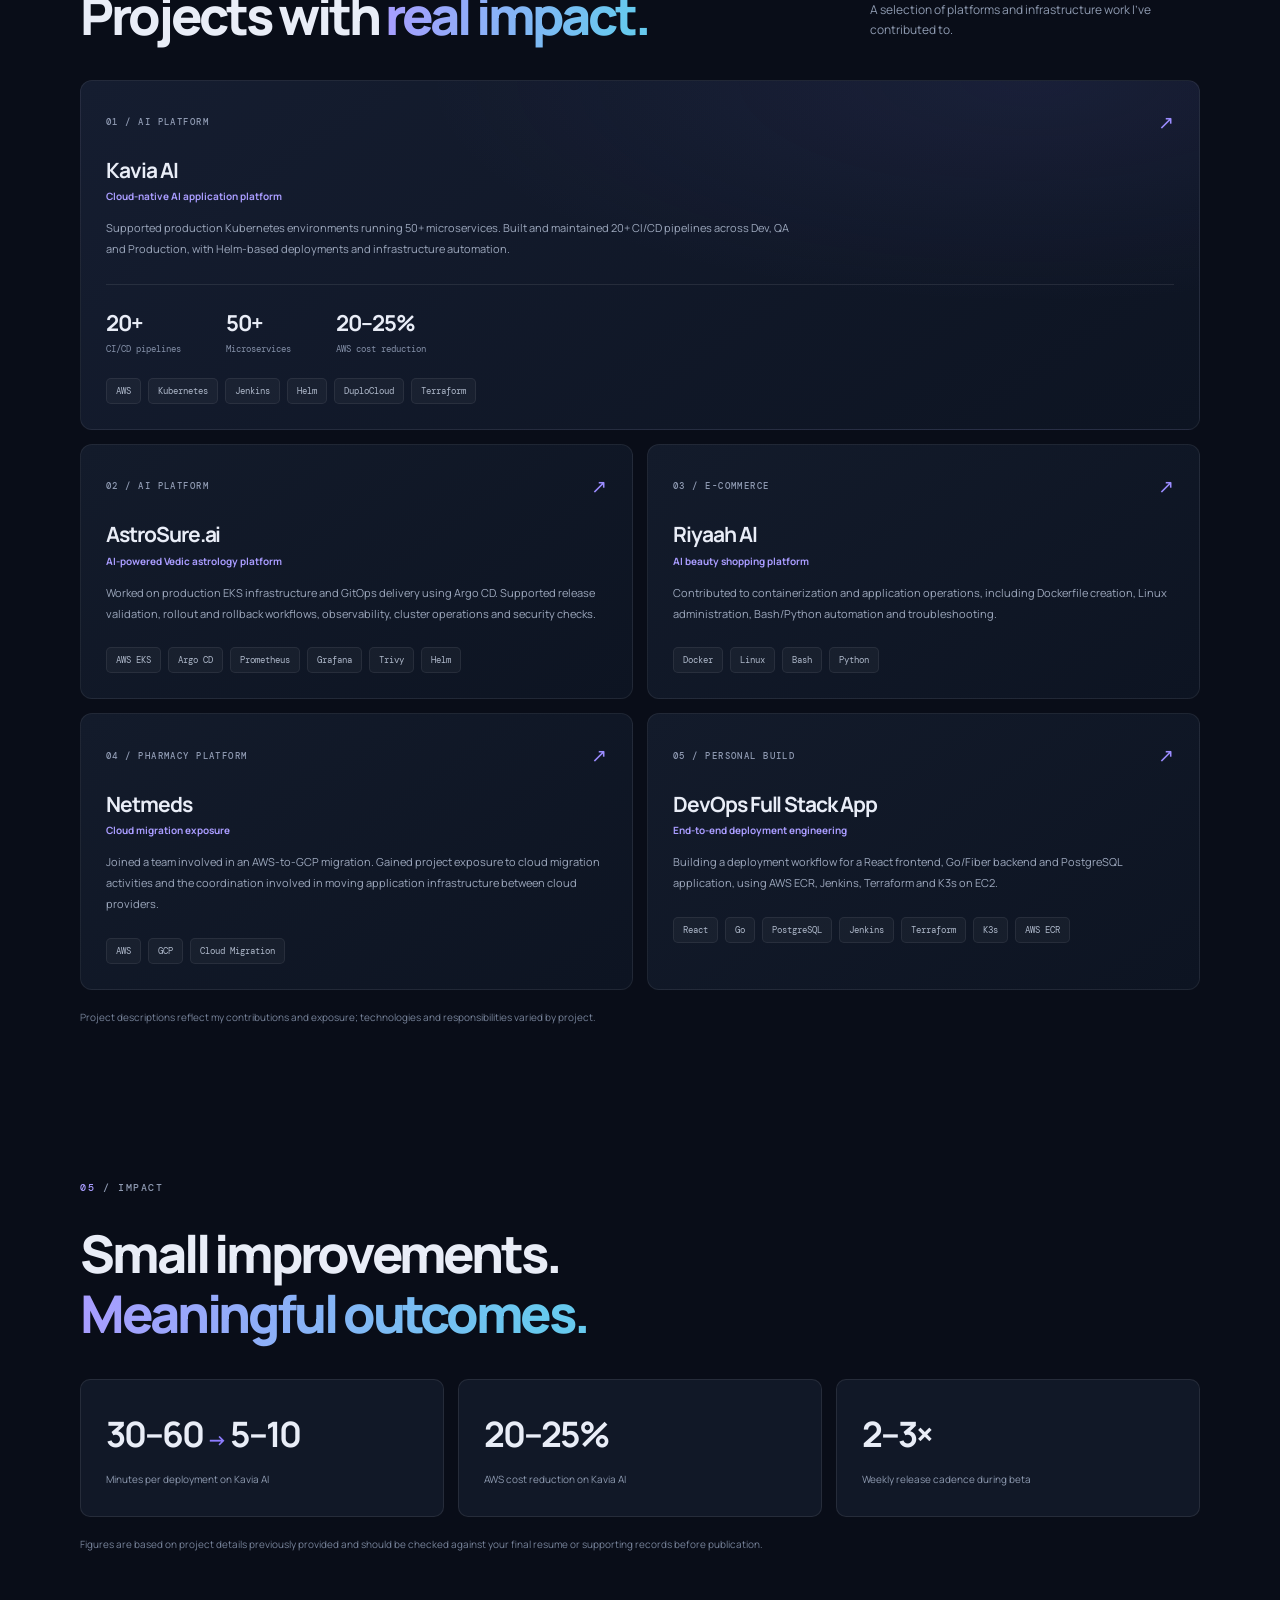
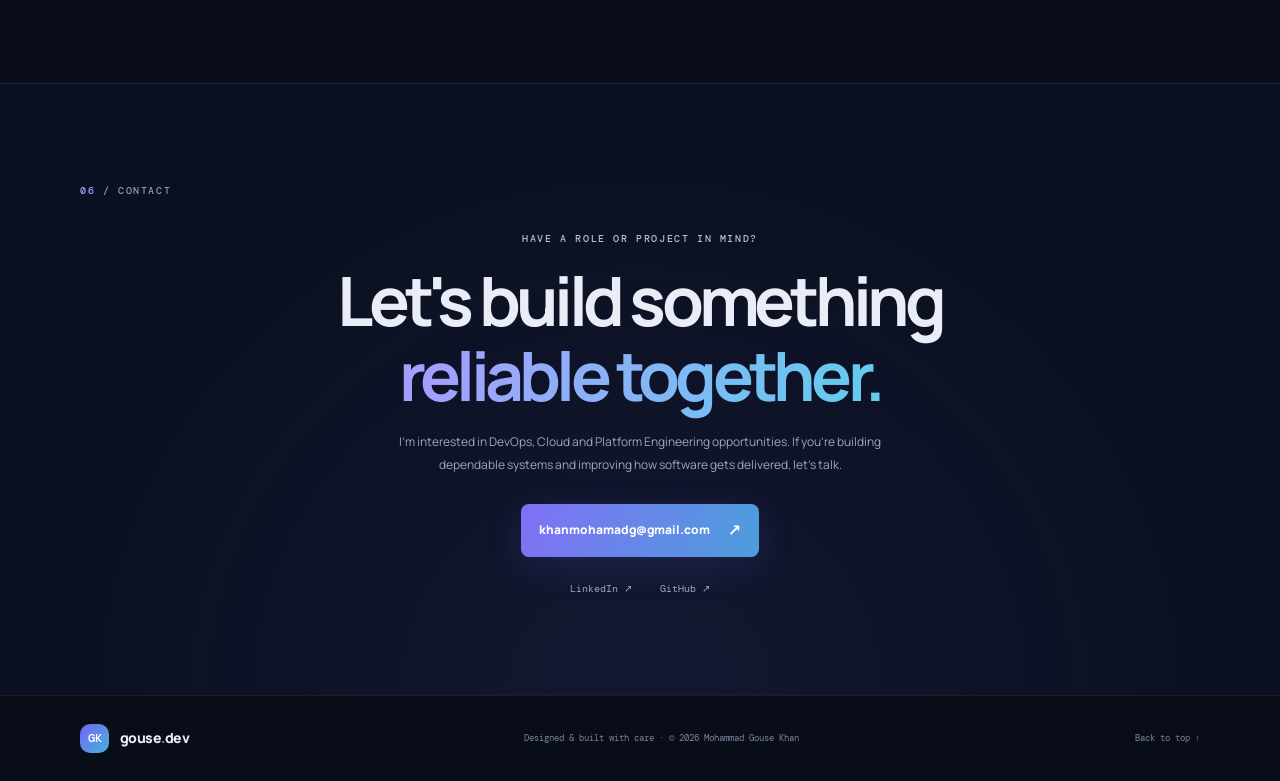
==== commit 69d3995e: "Add files via upload" ====
--- a/index.html
+++ b/index.html
@@ -34,7 +34,7 @@
           <a class="button button-secondary" href="mailto:khanmohamadg@gmail.com">Get in touch <span>↗</span></a>
         </div>
         <div class="social-links">
-          <a href="https://github.com/MohamadGouse547" target="_blank" rel="noreferrer">GitHub ↗</a>
+          <a href="https://github.com/Mohammad-Gouse23" target="_blank" rel="noreferrer">GitHub ↗</a>
           <a href="https://www.linkedin.com/in/mohamad-gouse-khan-048b9a275" target="_blank" rel="noreferrer">LinkedIn ↗</a>
           <a href="mailto:khanmohamadg@gmail.com">Email ↗</a>
         </div>
@@ -67,7 +67,7 @@
         <div class="intro-text">
           <p>I'm a DevOps Engineer with hands-on experience supporting cloud-native applications and production environments. I enjoy turning manual, repetitive processes into dependable automation and making complex infrastructure easier to operate.</p>
           <p>Across AI, e-commerce and digital platform projects, I've worked with containerized workloads, Kubernetes, CI/CD pipelines, cloud infrastructure, monitoring and release operations. I value practical engineering, clear documentation and thoughtful troubleshooting.</p>
-          <div class="fact-row"><div><strong>2021–2025</strong><span>Professional experience</span></div><div><strong>20+</strong><span>CI/CD pipelines on Kavia AI</span></div><div><strong>50+</strong><span>Microservices supported on Kavia AI</span></div></div>
+          <div class="fact-row"><div><strong>2021–Present</strong><span>DevOps experience</span></div><div><strong>20+</strong><span>CI/CD pipelines on Kavia AI</span></div><div><strong>50+</strong><span>Microservices supported on Kavia AI</span></div></div>
         </div>
       </div>
     </section>
@@ -90,6 +90,20 @@
       <div class="section-heading"><h2 class="section-title">Where I've <span class="gradient-text">contributed.</span></h2><p>Hands-on platform engineering, automation and operational support.</p></div>
       <div class="timeline">
         <div class="timeline-marker"><span></span></div>
+        <article class="experience-card freelance-card">
+          <div class="experience-top"><div><h3>DevOps Engineer</h3><p class="company">Freelance</p></div><span class="date-pill">OCT 2025 — PRESENT</span></div>
+          <ul class="check-list">
+            <li>Designed and maintained 20+ CI/CD pipelines across Development, QA and Production, supporting 2–3 releases per week during beta-stage product development.</li>
+            <li>Optimized CI/CD workflows, reducing deployment time from 30–60 minutes to 5–15 minutes and achieving up to 60–70% faster deployments.</li>
+            <li>Managed 3 Kubernetes environments (Dev, QA and Production) hosting 50+ microservices, using Helm, RBAC and autoscaling for reliable application delivery.</li>
+            <li>Managed cloud infrastructure with DuploCloud and Infrastructure as Code, standardizing provisioning and environment management.</li>
+            <li>Optimized AWS infrastructure through resource right-sizing and Terraform automation, reducing infrastructure costs by approximately 20–25% while maintaining production requirements.</li>
+            <li>Containerized applications for every production release using Docker and deployed workloads to Kubernetes with Helm charts.</li>
+            <li>Implemented monitoring, logging and security practices across production environments, supporting faster detection and resolution of approximately 10–15 production issues per month.</li>
+            <li>Participated in production incident response and troubleshooting, prioritizing customer-impacting incidents and targeting service recovery within 30 minutes of detection for high-severity issues.</li>
+          </ul>
+          <div class="tag-row"><span>Jenkins</span><span>Docker</span><span>Kubernetes</span><span>Helm</span><span>DuploCloud</span><span>Terraform</span><span>AWS</span><span>Monitoring</span></div>
+        </article>
         <article class="experience-card">
           <div class="experience-top"><div><h3>DevOps Engineer</h3><p class="company">Textcode Technologies Pvt. Ltd.</p></div><span class="date-pill">AUG 2021 — OCT 2025</span></div>
           <p class="experience-summary">Worked across multiple client and product environments, supporting cloud infrastructure, Kubernetes workloads, deployment automation and production operations.</p>
@@ -163,7 +177,7 @@
         <h2>Let's build something<br><span class="gradient-text">reliable together.</span></h2>
         <p class="contact-copy">I'm interested in DevOps, Cloud and Platform Engineering opportunities. If you're building dependable systems and improving how software gets delivered, let's talk.</p>
         <a class="button button-primary contact-button" href="mailto:khanmohamadg@gmail.com">khanmohamadg@gmail.com <span>↗</span></a>
-        <div class="contact-socials"><a href="https://www.linkedin.com/in/mohamad-gouse-khan-048b9a275" target="_blank" rel="noreferrer">LinkedIn ↗</a><a href="https://github.com/MohamadGouse547" target="_blank" rel="noreferrer">GitHub ↗</a></div>
+        <div class="contact-socials"><a href="https://www.linkedin.com/in/mohamad-gouse-khan-048b9a275" target="_blank" rel="noreferrer">LinkedIn ↗</a><a href="https://github.com/Mohammad-Gouse23" target="_blank" rel="noreferrer">GitHub ↗</a></div>
       </div>
     </section>
   </main>
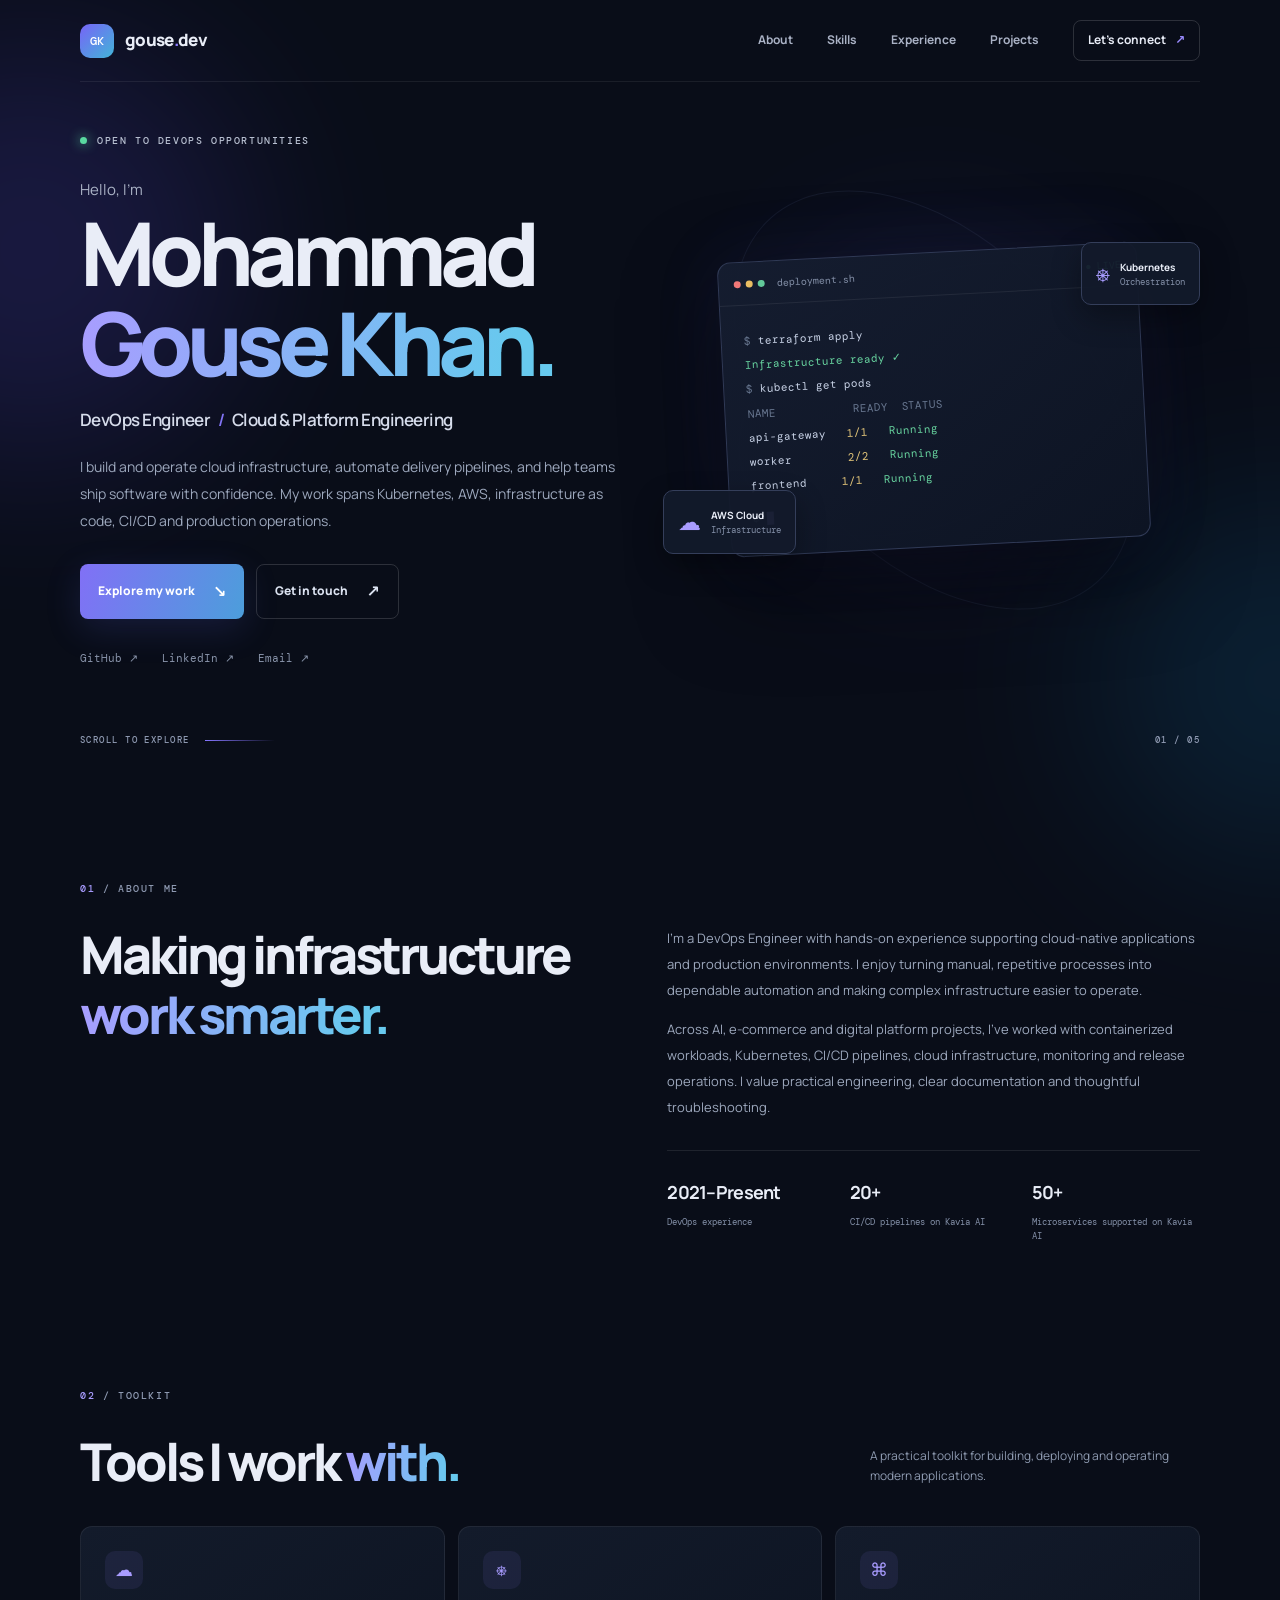
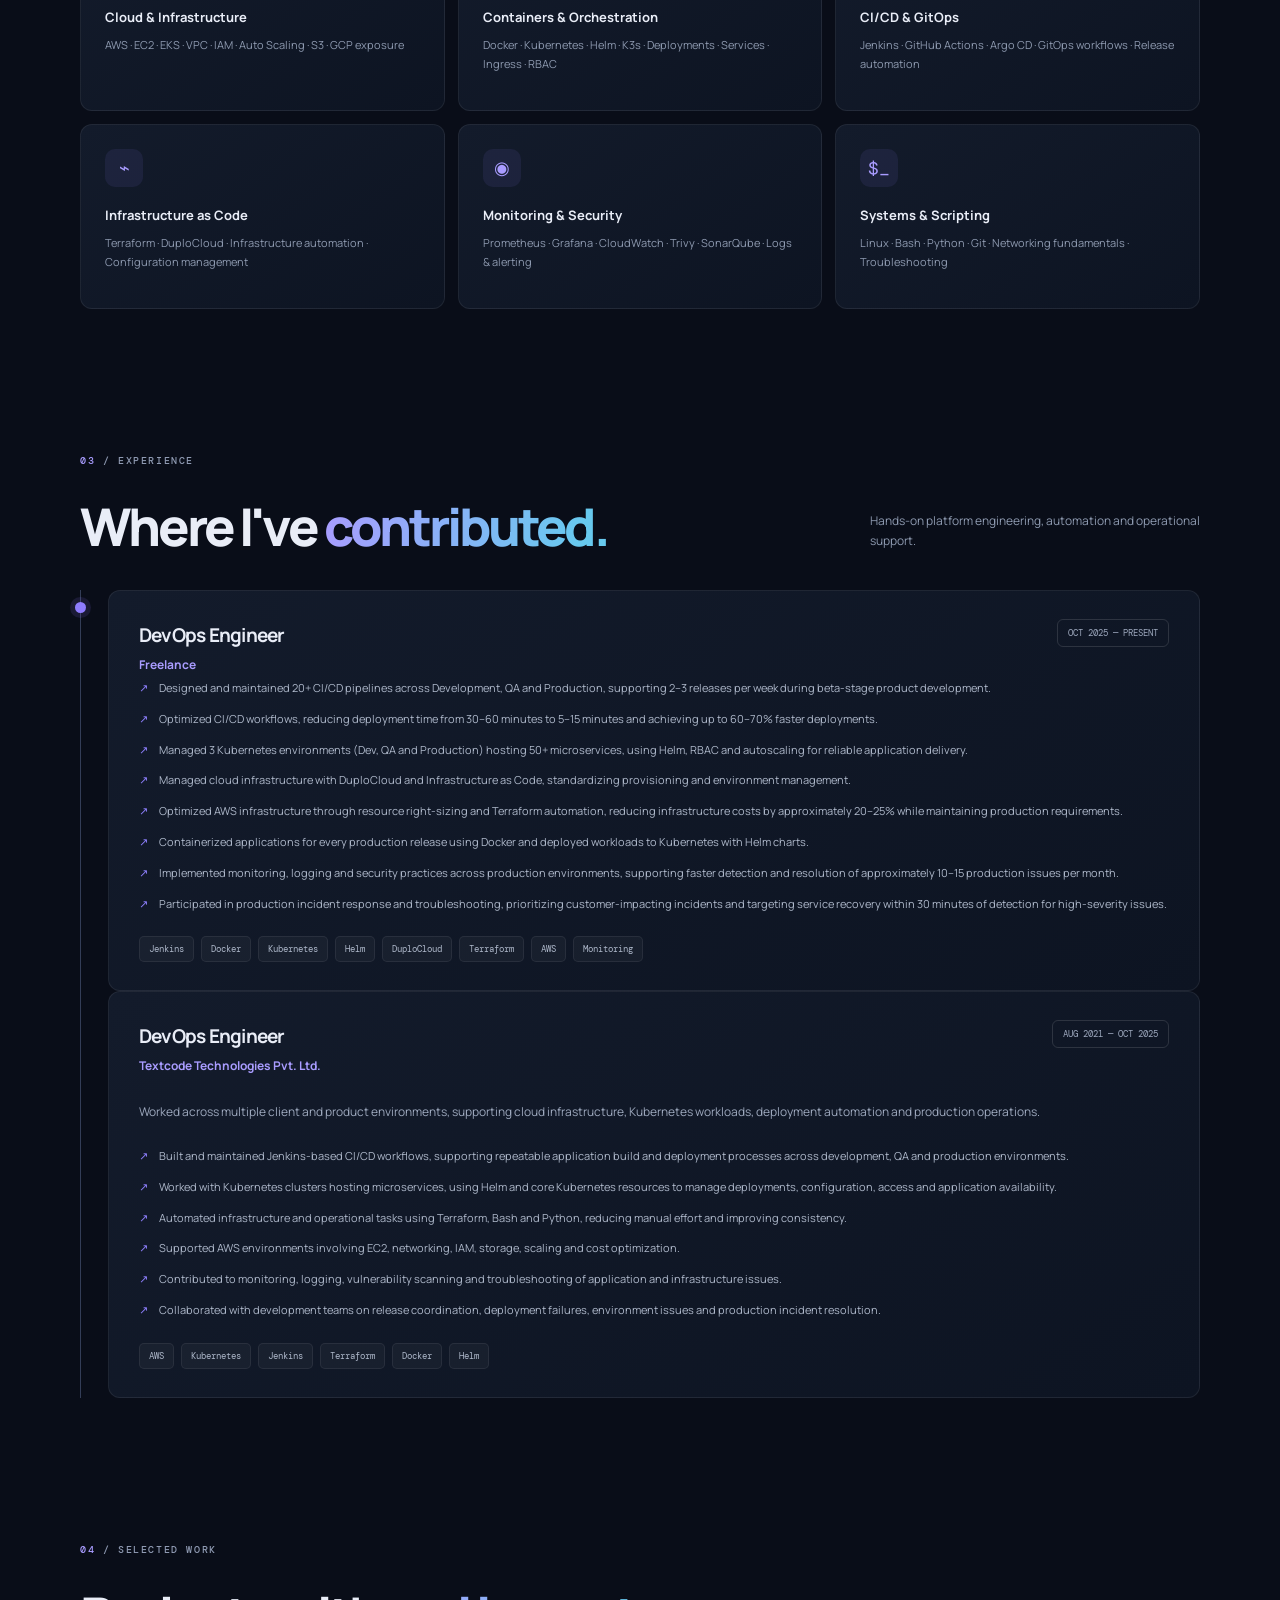
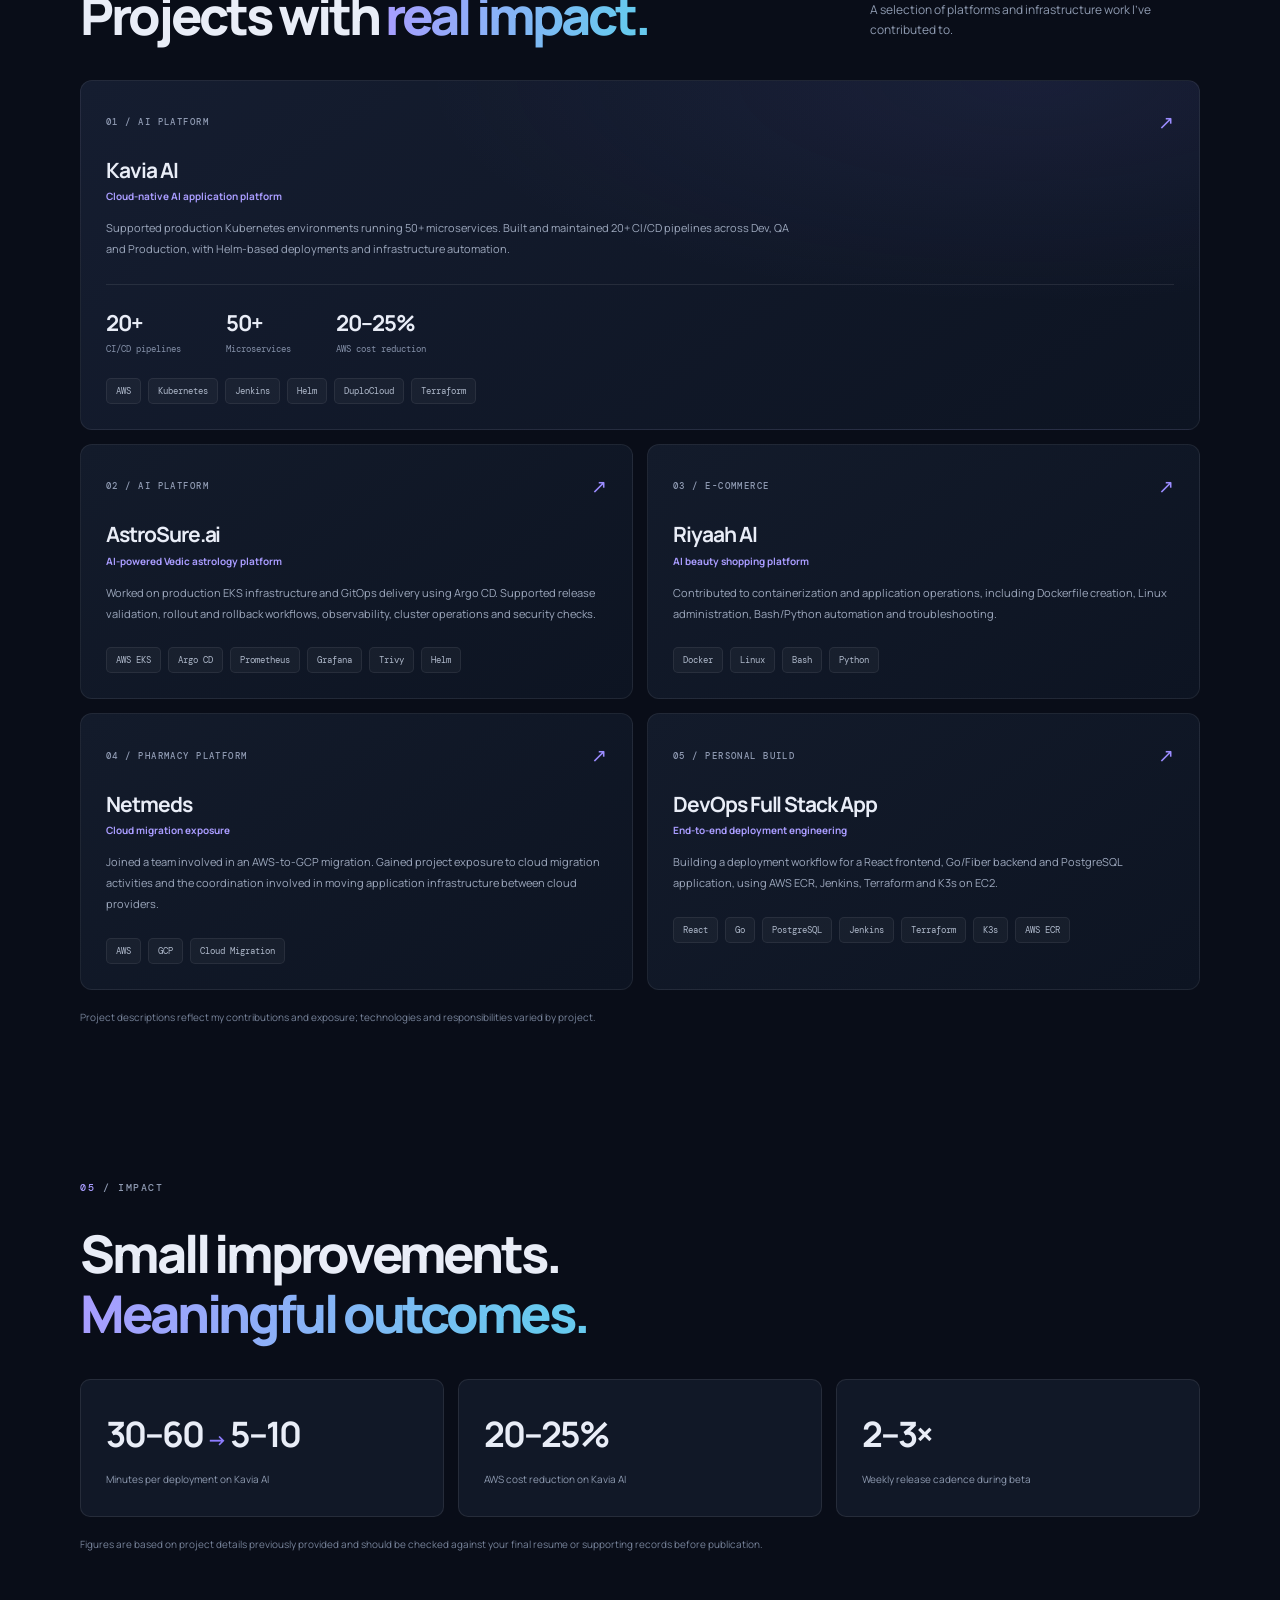
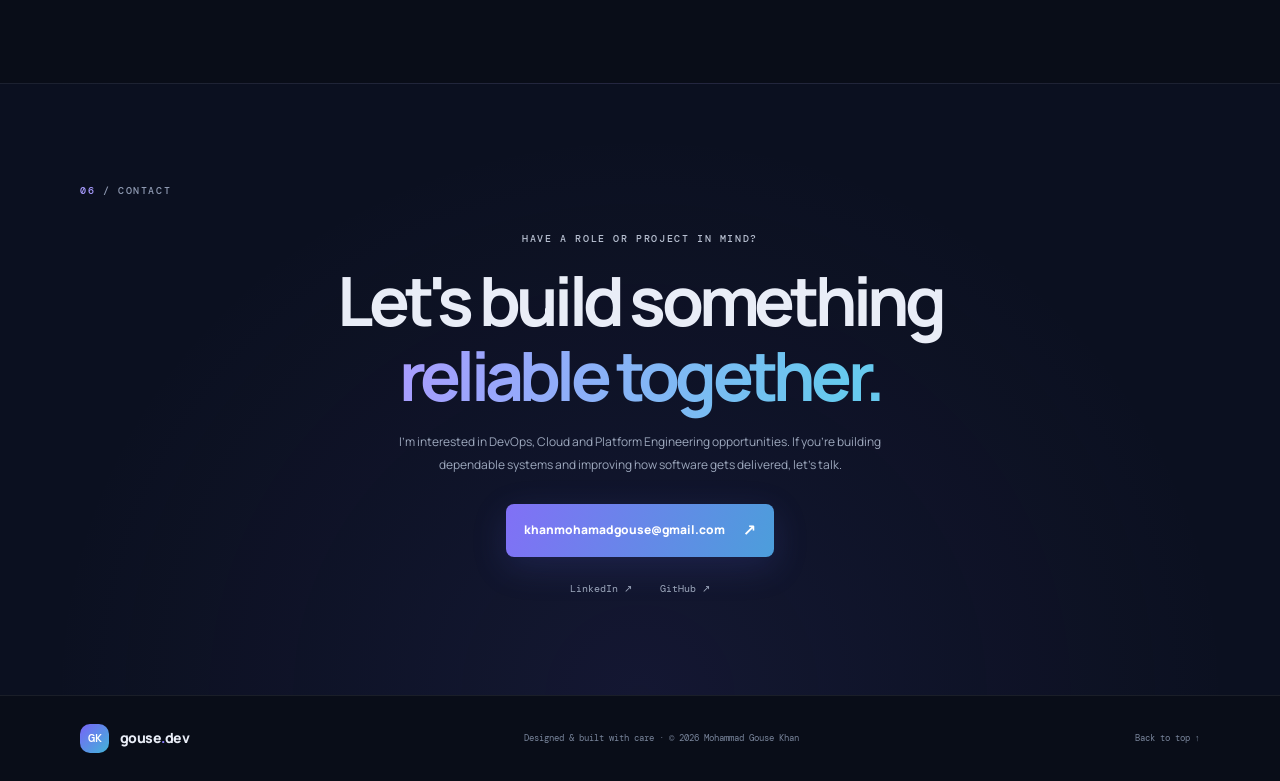
==== commit 62ab63cb: "Update index.html" ====
--- a/index.html
+++ b/index.html
@@ -31,12 +31,12 @@
         <p class="hero-description">I build and operate cloud infrastructure, automate delivery pipelines, and help teams ship software with confidence. My work spans Kubernetes, AWS, infrastructure as code, CI/CD and production operations.</p>
         <div class="hero-actions">
           <a class="button button-primary" href="#projects">Explore my work <span>↘</span></a>
-          <a class="button button-secondary" href="mailto:khanmohamadg@gmail.com">Get in touch <span>↗</span></a>
+          <a class="button button-secondary" href="mailto:khanmohamadgouse@gmail.com">Get in touch <span>↗</span></a>
         </div>
         <div class="social-links">
           <a href="https://github.com/Mohammad-Gouse23" target="_blank" rel="noreferrer">GitHub ↗</a>
           <a href="https://www.linkedin.com/in/mohamad-gouse-khan-048b9a275" target="_blank" rel="noreferrer">LinkedIn ↗</a>
-          <a href="mailto:khanmohamadg@gmail.com">Email ↗</a>
+          <a href="mailto:khanmohamadgouse@gmail.com">Email ↗</a>
         </div>
       </div>
       <div class="hero-visual" aria-label="Illustration of a cloud infrastructure deployment workflow">
@@ -176,7 +176,7 @@
         <p class="eyebrow">HAVE A ROLE OR PROJECT IN MIND?</p>
         <h2>Let's build something<br><span class="gradient-text">reliable together.</span></h2>
         <p class="contact-copy">I'm interested in DevOps, Cloud and Platform Engineering opportunities. If you're building dependable systems and improving how software gets delivered, let's talk.</p>
-        <a class="button button-primary contact-button" href="mailto:khanmohamadg@gmail.com">khanmohamadg@gmail.com <span>↗</span></a>
+        <a class="button button-primary contact-button" href="mailto:khanmohamadgouse@gmail.com">khanmohamadgouse@gmail.com <span>↗</span></a>
         <div class="contact-socials"><a href="https://www.linkedin.com/in/mohamad-gouse-khan-048b9a275" target="_blank" rel="noreferrer">LinkedIn ↗</a><a href="https://github.com/Mohammad-Gouse23" target="_blank" rel="noreferrer">GitHub ↗</a></div>
       </div>
     </section>
@@ -184,4 +184,4 @@
   <footer><div class="section-wrap footer-inner"><a class="brand" href="#home"><span class="brand-mark">GK</span><span>gouse<span class="accent">.</span>dev</span></a><span>Designed &amp; built with care · © <span id="year"></span> Mohammad Gouse Khan</span><a href="#home">Back to top ↑</a></div></footer>
   <script src="script.js"></script>
 </body>
-</html>+</html>
